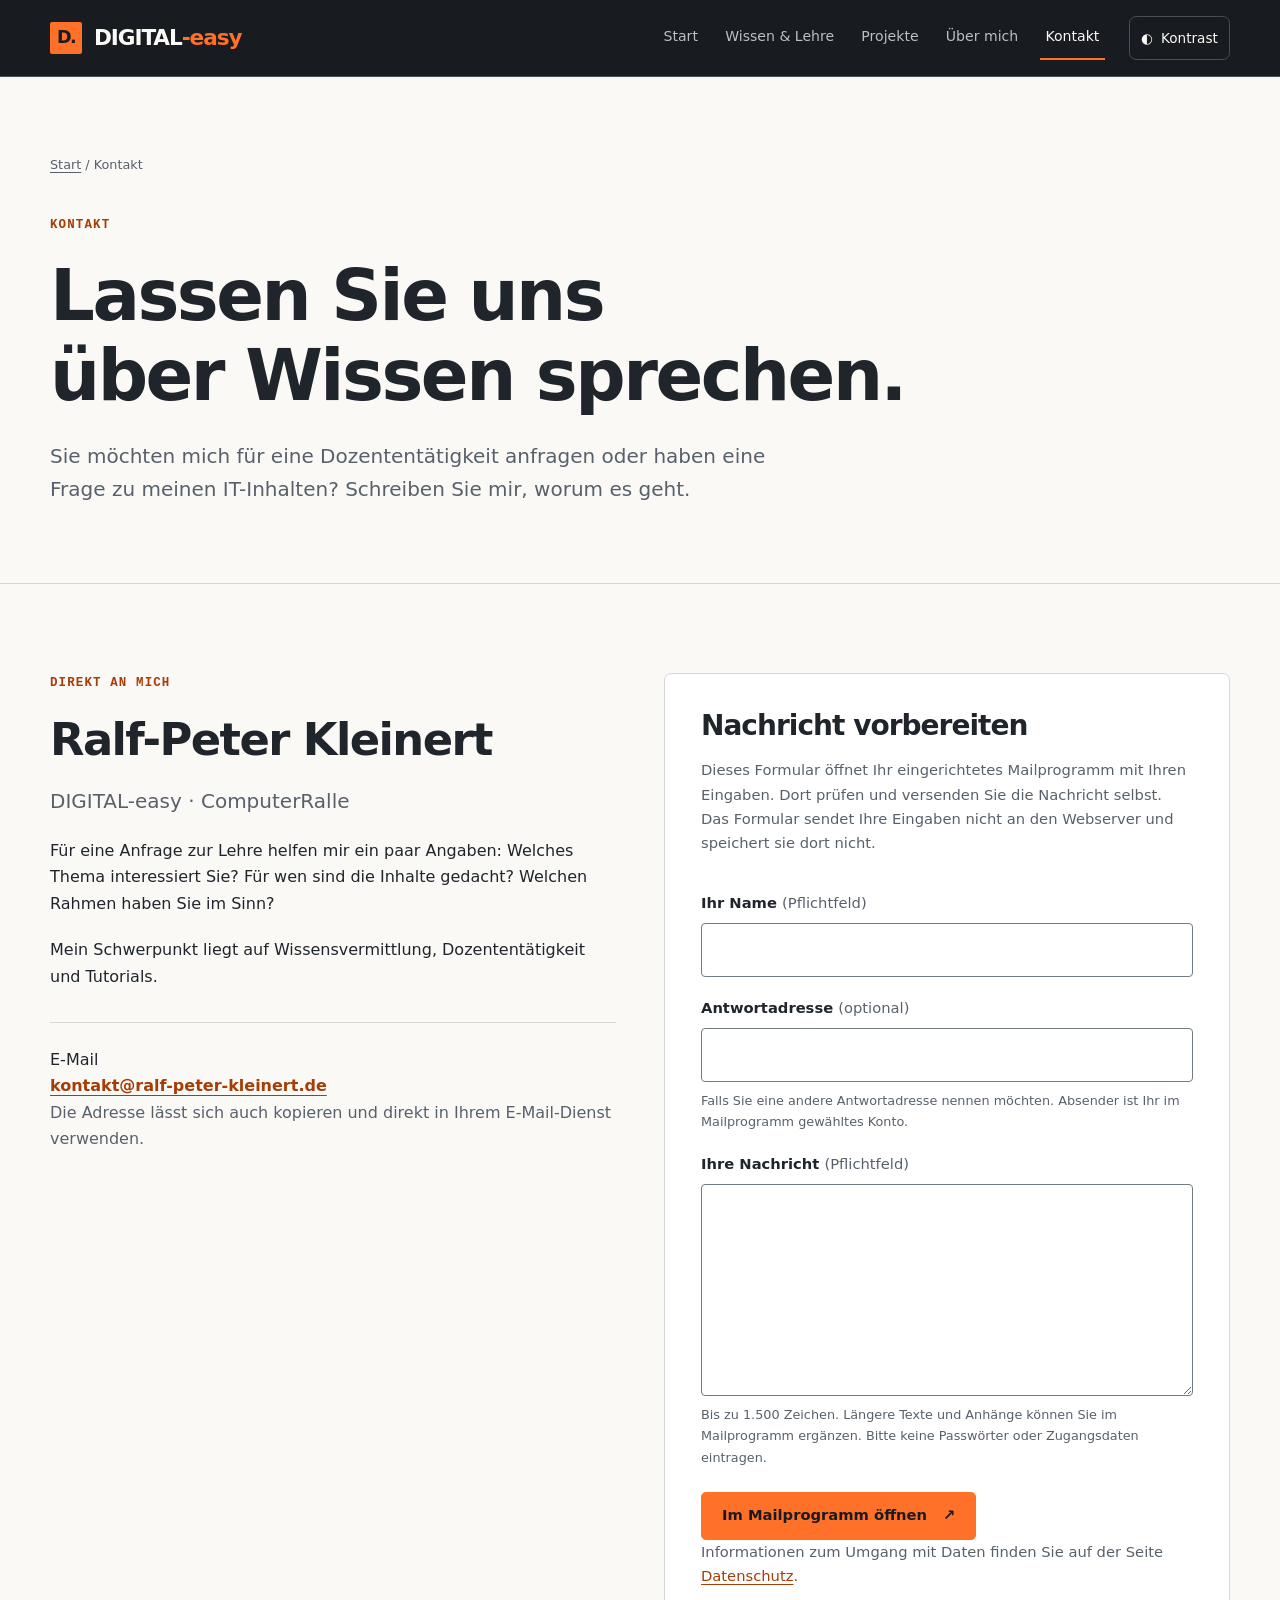
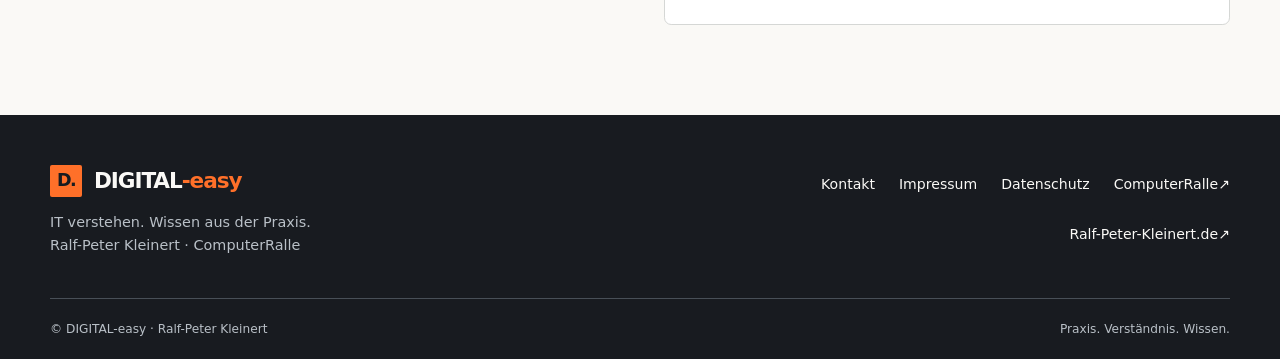
==== kontakt.html @ 2f123104 "first upload" ====
<!doctype html>
<html lang="de">
<head>
  <meta charset="utf-8">
  
  <meta name="viewport" content="width=device-width, initial-scale=1">
  <title>Kontakt für Lehre und IT-Wissen · DIGITAL-easy</title>
  <meta name="description" content="Kontakt zu Ralf-Peter Kleinert, ComputerRalle: Anfragen zu Dozententätigkeit, IT-Wissensvermittlung und Tutorials per E-Mail.">
  <meta name="robots" content="index, follow">
  <meta name="referrer" content="no-referrer">
  <meta name="theme-color" content="#181b20">
  <link rel="canonical" href="https://digital-easy.de/kontakt.html">
  <link rel="icon" href="assets/img/favicon.svg" type="image/svg+xml">
  <link rel="stylesheet" href="assets/css/style.css">
  <script src="assets/js/main.js" defer></script>
  <meta property="og:locale" content="de_DE">
  <meta property="og:type" content="website">
  <meta property="og:site_name" content="DIGITAL-easy">
  <meta property="og:title" content="Kontakt für Lehre und IT-Wissen · DIGITAL-easy">
  <meta property="og:description" content="Kontakt zu Ralf-Peter Kleinert, ComputerRalle: Anfragen zu Dozententätigkeit, IT-Wissensvermittlung und Tutorials per E-Mail.">
  <meta property="og:url" content="https://digital-easy.de/kontakt.html">
  <meta property="og:image" content="https://digital-easy.de/assets/img/social-preview.png">
  <meta property="og:image:width" content="1200">
  <meta property="og:image:height" content="630">
  <meta property="og:image:alt" content="DIGITAL-easy. IT verstehen. Wissen aus der Praxis. Ralf-Peter Kleinert, ComputerRalle.">
  <meta name="twitter:card" content="summary_large_image">
  <script type="application/ld+json">{"@context":"https://schema.org","@graph":[{"@type":"Person","@id":"https://digital-easy.de/#ralf-peter-kleinert","name":"Ralf-Peter Kleinert","alternateName":"ComputerRalle","url":"https://ralf-peter-kleinert.de/","sameAs":["https://computerralle.de/","https://www.youtube.com/@ComputerRalle"],"brand":{"@id":"https://digital-easy.de/#marke"}},{"@type":"Brand","@id":"https://digital-easy.de/#marke","name":"DIGITAL-easy","url":"https://digital-easy.de/"},{"@type":"WebSite","@id":"https://digital-easy.de/#website","url":"https://digital-easy.de/","name":"DIGITAL-easy","inLanguage":"de-DE","publisher":{"@id":"https://digital-easy.de/#ralf-peter-kleinert"},"about":{"@id":"https://digital-easy.de/#marke"}},{"@type":"WebPage","@id":"https://digital-easy.de/kontakt.html#webpage","url":"https://digital-easy.de/kontakt.html","name":"Kontakt für Lehre und IT-Wissen · DIGITAL-easy","description":"Kontakt zu Ralf-Peter Kleinert, ComputerRalle: Anfragen zu Dozententätigkeit, IT-Wissensvermittlung und Tutorials per E-Mail.","inLanguage":"de-DE","isPartOf":{"@id":"https://digital-easy.de/#website"},"about":[{"@id":"https://digital-easy.de/#ralf-peter-kleinert"},{"@id":"https://digital-easy.de/#marke"}]}]}</script>
</head>
<body>
<a class="skip-link" href="#inhalt">Zum Inhalt</a>
<header class="site-header"><div class="container header-inner">
  <a class="brand" href="./" aria-label="DIGITAL-easy – Startseite"><span class="brand-mark" aria-hidden="true">D.</span><span class="brand-word">DIGITAL<span>-easy</span></span></a>
  <div class="header-actions">
    <button class="contrast-toggle" type="button" aria-pressed="false" aria-label="Hohen Kontrast einschalten" hidden><span aria-hidden="true">◐</span><span class="contrast-label">Kontrast</span></button>
    <button class="menu-toggle" type="button" aria-expanded="false" aria-controls="main-navigation" aria-label="Menü öffnen" hidden><span class="menu-lines" aria-hidden="true"></span> Menü</button>
  </div>
  <nav class="main-nav" id="main-navigation" aria-label="Hauptnavigation"><a href="./">Start</a><a href="leistungen.html">Wissen &amp; Lehre</a><a href="projekte.html">Projekte</a><a href="ueber-mich.html">Über mich</a><a href="kontakt.html" aria-current="page" class="nav-contact">Kontakt</a></nav>
</div></header>
<main id="inhalt" tabindex="-1">
<section class="page-hero"><div class="container"><p class="breadcrumb"><a href="./">Start</a> / Kontakt</p>
<p class="eyebrow">Kontakt</p><h1>Lassen Sie uns<br>über Wissen sprechen.</h1><p class="lead">Sie möchten mich für eine Dozententätigkeit anfragen oder haben eine Frage zu meinen IT-Inhalten? Schreiben Sie mir, worum es geht.</p></div></section>
<section class="section"><div class="container two-column"><div class="stack"><p class="eyebrow">Direkt an mich</p><h2>Ralf-Peter Kleinert</h2><p class="lead">DIGITAL-easy · ComputerRalle</p><p>Für eine Anfrage zur Lehre helfen mir ein paar Angaben: Welches Thema interessiert Sie? Für wen sind die Inhalte gedacht? Welchen Rahmen haben Sie im Sinn?</p><p>Mein Schwerpunkt liegt auf Wissensvermittlung, Dozententätigkeit und Tutorials.</p><div class="contact-details"><p>E-Mail</p><a href="mailto:kontakt@ralf-peter-kleinert.de?subject=Kontaktformular%20digital-easy.de">kontakt@ralf-peter-kleinert.de</a><p class="muted">Die Adresse lässt sich auch kopieren und direkt in Ihrem E-Mail-Dienst verwenden.</p></div></div>
<section class="contact-panel" aria-labelledby="form-title"><h2 id="form-title">Nachricht vorbereiten</h2><p id="contact-help">Dieses Formular öffnet Ihr eingerichtetes Mailprogramm mit Ihren Eingaben. Dort prüfen und versenden Sie die Nachricht selbst. Das Formular sendet Ihre Eingaben nicht an den Webserver und speichert sie dort nicht.</p>
<form id="contact-form" aria-describedby="contact-help" hidden>
<label for="contact-name">Ihr Name <span>(Pflichtfeld)</span></label><input id="contact-name" name="name" autocomplete="name" maxlength="100" required>
<label for="contact-email">Antwortadresse <span>(optional)</span></label><input id="contact-email" name="email" type="email" autocomplete="email" maxlength="254" aria-describedby="email-help"><p class="field-help" id="email-help">Falls Sie eine andere Antwortadresse nennen möchten. Absender ist Ihr im Mailprogramm gewähltes Konto.</p>
<label for="contact-message">Ihre Nachricht <span>(Pflichtfeld)</span></label><textarea id="contact-message" name="message" rows="7" maxlength="1500" required aria-describedby="message-help"></textarea><p class="field-help" id="message-help">Bis zu 1.500 Zeichen. Längere Texte und Anhänge können Sie im Mailprogramm ergänzen. Bitte keine Passwörter oder Zugangsdaten eintragen.</p>
<button class="button" type="submit">Im Mailprogramm öffnen <span aria-hidden="true">↗</span></button><p id="contact-status" role="status" aria-live="polite"></p>
</form><noscript><p>Für die Übernahme der Formularfelder ist JavaScript erforderlich. Bitte verwenden Sie die oben angegebene E-Mail-Adresse.</p></noscript><p class="field-help">Informationen zum Umgang mit Daten finden Sie auf der Seite <a href="datenschutz.html">Datenschutz</a>.</p>
</section></div></section>
</main>
<footer class="site-footer"><div class="container">
  <div class="footer-top"><div><a class="brand" href="./" aria-label="DIGITAL-easy – Startseite"><span class="brand-mark" aria-hidden="true">D.</span><span class="brand-word">DIGITAL<span>-easy</span></span></a><p>IT verstehen. Wissen aus der Praxis.<br>Ralf-Peter Kleinert · ComputerRalle</p></div>
    <nav class="footer-nav" aria-label="Weitere Seiten und rechtliche Informationen">
      <a href="kontakt.html">Kontakt</a><a href="impressum.html">Impressum</a><a href="datenschutz.html">Datenschutz</a>
      <a href="https://computerralle.de/">ComputerRalle <span aria-hidden="true">↗</span></a><a href="https://ralf-peter-kleinert.de/">Ralf-Peter-Kleinert.de <span aria-hidden="true">↗</span></a>
    </nav>
  </div>
  <div class="footer-bottom"><span>© DIGITAL-easy · Ralf-Peter Kleinert</span><span>Praxis. Verständnis. Wissen.</span></div>
</div></footer>
</body>
</html>
---- assets/css/style.css ----
/* DIGITAL-easy · ohne Frameworks oder externe Ressourcen */
/* 1. Custom Properties */
:root {
  color-scheme: light;
  --color-primary: #ff7029;
  --color-primary-hover: #ff944f;
  --color-dark: #181b20;
  --color-dark-surface: #22262c;
  --color-text: #20252c;
  --color-muted: #58616b;
  --color-background: #faf9f6;
  --color-surface: #ffffff;
  --color-soft: #f0efeb;
  --color-border: #d5d7d5;
  --color-control-border: #737c85;
  --color-link: #a63c06;
  --color-on-primary: #181b20;
  --color-on-dark: #faf9f6;
  --color-muted-on-dark: #b9c0c7;
  --color-border-on-dark: #484f57;
  --color-focus: #a63c06;
  --color-selection: #ffd3bb;
  --color-note-bg: #fff1db;
  --color-note-text: #613409;
  --space-1: .5rem;
  --space-2: 1rem;
  --space-3: 1.5rem;
  --space-4: 2rem;
  --space-5: 3rem;
  --space-6: 4rem;
  --space-section: clamp(3.5rem, 7vw, 6.5rem);
  --radius: .45rem;
  --max-width: 1180px;
}
/* 2. Reset / Normalize */
*, *::before, *::after { box-sizing: border-box; }
body, h1, h2, h3, h4, p, figure { margin: 0; }
button, input, textarea { font: inherit; }
img, svg { display: block; max-width: 100%; }
img { height: auto; }
[hidden] { display: none !important; }
/* 3. Base */
html { scroll-padding-top: 6rem; }
body { background: var(--color-background); color: var(--color-text); font-family: system-ui, -apple-system, BlinkMacSystemFont, "Segoe UI", sans-serif; line-height: 1.65; }
::selection { background: var(--color-selection); color: var(--color-text); }
a { color: var(--color-link); text-underline-offset: .22em; text-decoration-thickness: 1px; overflow-wrap: anywhere; }
a:hover { text-decoration-thickness: 2px; }
button { cursor: pointer; }
/* 4. Typography */
h1, h2, h3, h4 { font-weight: 650; line-height: 1.14; letter-spacing: -.035em; text-wrap: balance; overflow-wrap: break-word; }
h1 { font-size: clamp(2.45rem, 5.5vw, 4.6rem); }
h2 { font-size: clamp(1.9rem, 3.5vw, 2.8rem); }
h3 { font-size: 1.35rem; line-height: 1.3; letter-spacing: -.02em; }
h4 { font-size: 1.1rem; line-height: 1.4; }
p + p { margin-top: 1rem; }
.eyebrow, .number, .caption, .tag { font-family: ui-monospace, "Cascadia Code", "Segoe UI Mono", monospace; }
.eyebrow { color: var(--color-link); font-size: .78rem; font-weight: 600; letter-spacing: .09em; text-transform: uppercase; margin-bottom: 1.25rem; }
.lead { font-size: clamp(1.08rem, 1.6vw, 1.25rem); color: var(--color-muted); max-width: 61ch; }
.caption { font-size: .75rem; letter-spacing: .04em; }
.muted { color: var(--color-muted); }
/* 5. Layout */
.container { width: min(var(--max-width), calc(100% - 2.5rem)); margin-inline: auto; }
.section { padding-block: var(--space-section); }
.section-soft { background: var(--color-soft); }
.section-heading { display: flex; flex-direction: column; gap: 1.5rem; margin-bottom: 2.75rem; }
.section-heading h2 { max-width: 23ch; }
.section-heading > p { max-width: 48ch; color: var(--color-muted); }
.two-column, .three-column { display: grid; gap: 1.5rem; }
.two-column > *, .three-column > * { min-width: 0; }
.measure { max-width: 72ch; }
.stack > * + * { margin-top: 1.25rem; }
/* 6. Header */
.site-header { position: sticky; top: 0; z-index: 20; background: var(--color-dark); color: var(--color-on-dark); border-bottom: 1px solid var(--color-border-on-dark); }
.header-inner { display: flex; align-items: center; flex-wrap: wrap; justify-content: space-between; gap: .6rem 1rem; padding-block: 1rem; }
.brand { color: var(--color-on-dark); display: inline-flex; align-items: center; gap: .75rem; font-size: 1.35rem; font-weight: 750; letter-spacing: -.05em; text-decoration: none; white-space: nowrap; }
.brand-mark { display: grid; place-items: center; width: 2rem; height: 2rem; background: var(--color-primary); color: var(--color-on-primary); font-size: 1.1rem; letter-spacing: -.1em; border-radius: 2px; }
.brand-word span { color: var(--color-primary); }
.header-actions { display: flex; align-items: center; gap: .5rem; }
/* 7. Navigation */
.main-nav { width: 100%; display: flex; flex-wrap: wrap; gap: .15rem .65rem; padding-top: .5rem; }
.main-nav a { color: var(--color-muted-on-dark); display: flex; align-items: center; min-height: 44px; padding: .55rem .35rem; font-size: .88rem; text-decoration: none; border-bottom: 2px solid transparent; }
.main-nav a:hover, .main-nav a[aria-current="page"] { color: var(--color-on-dark); border-bottom-color: var(--color-primary); }
.main-nav .nav-contact { color: var(--color-on-dark); }
.menu-toggle, .contrast-toggle { display: inline-flex; align-items: center; justify-content: center; gap: .5rem; min-width: 44px; min-height: 44px; padding: .45rem .7rem; color: var(--color-on-dark); background: var(--color-dark); border: 1px solid var(--color-border-on-dark); border-radius: var(--radius); font-size: .85rem; }
.contrast-toggle[aria-pressed="true"] { border-color: var(--color-primary); }
.menu-lines { width: 16px; display: grid; gap: 4px; }
.menu-lines::before, .menu-lines::after { content: ""; height: 2px; background: currentColor; }
.nav-enhanced .main-nav { display: none; padding: .75rem 0 .25rem; flex-direction: column; }
.nav-enhanced.nav-open .main-nav { display: flex; }
/* 8. Hero */
.hero { background: var(--color-dark); color: var(--color-on-dark); padding: clamp(3rem, 7vw, 6rem) 0 0; }
.hero-grid { display: grid; gap: 3rem; padding-bottom: 3.75rem; }
.hero h1 { font-size: clamp(3rem, 6.4vw, 5.75rem); max-width: 12ch; line-height: 1.04; letter-spacing: -.055em; }
.hero h1 span { color: var(--color-primary); }
.hero .eyebrow { color: var(--color-primary); }
.hero .lead { color: var(--color-muted-on-dark); max-width: 49ch; margin-top: 1.75rem; }
.hero-aside { align-self: center; border-top: 2px solid var(--color-primary); padding-top: 1.5rem; }
.hero-aside > .caption { color: var(--color-muted-on-dark); }
.hero-topic { display: grid; grid-template-columns: 2rem 1fr; gap: 1rem; padding-block: 1.5rem; border-bottom: 1px solid var(--color-border-on-dark); }
.hero-topic .number { color: var(--color-primary); font-size: .8rem; padding-top: .2rem; }
.hero-topic h2 { font-size: 1.3rem; letter-spacing: -.025em; }
.hero-topic p { font-size: .88rem; color: var(--color-muted-on-dark); margin-top: .35rem; }
.hero-byline { display: flex; flex-wrap: wrap; gap: .6rem 2rem; align-items: center; border-top: 1px solid var(--color-border-on-dark); padding-block: 1.25rem; font-size: .85rem; color: var(--color-muted-on-dark); }
.hero-byline strong { color: var(--color-on-dark); font-weight: 550; }
.hero-byline a { color: var(--color-on-dark); }
.page-hero { padding-block: clamp(3rem, 6vw, 5rem); border-bottom: 1px solid var(--color-border); }
.page-hero h1 { max-width: 20ch; margin-bottom: 1.5rem; }
.breadcrumb { font-size: .8rem; margin-bottom: 2.5rem; color: var(--color-muted); }
.breadcrumb a { color: inherit; }
/* 9. Sections */
.topic-list { border-top: 1px solid var(--color-border); }
.topic-row { display: grid; grid-template-columns: 2rem 1fr; gap: .75rem 1rem; padding: 1.65rem 0; border-bottom: 1px solid var(--color-border); }
.topic-row .number { color: var(--color-link); font-size: .8rem; padding-top: .3rem; }
.topic-row p { grid-column: 2; color: var(--color-muted); max-width: 59ch; }
.steps { counter-reset: steps; list-style: none; padding: 0; margin: 0; }
.steps li { counter-increment: steps; position: relative; border-top: 1px solid var(--color-border); padding: 1.5rem 0 1.5rem 3rem; }
.steps li::before { content: "0" counter(steps); position: absolute; left: 0; top: 1.6rem; font: .8rem ui-monospace, monospace; color: var(--color-link); }
.steps p { color: var(--color-muted); margin-top: .5rem; }
.profile-block { display: grid; gap: 2.5rem; }
.profile-statement { background: var(--color-dark); color: var(--color-on-dark); padding: clamp(1.5rem, 3vw, 3rem); border-radius: var(--radius); display: flex; flex-direction: column; justify-content: space-between; gap: 3rem; }
.profile-statement .eyebrow { color: var(--color-primary); }
.profile-statement .statement { font-size: clamp(1.8rem, 3vw, 2.5rem); line-height: 1.2; letter-spacing: -.04em; }
.profile-statement .caption { color: var(--color-muted-on-dark); }
.profile-copy h2 { margin-bottom: 1.5rem; }
.profile-copy p { color: var(--color-muted); }
.cta-band { border-top: 1px solid var(--color-border); padding-block: 3rem; display: flex; flex-wrap: wrap; gap: 2rem; justify-content: space-between; align-items: center; }
.cta-band h2 { font-size: clamp(1.6rem, 3vw, 2.25rem); }
.cta-band p { color: var(--color-muted); margin-top: .5rem; }
.resource-list { list-style: none; padding: 0; margin: 2rem 0 0; border-top: 1px solid var(--color-border); }
.resource-list li { border-bottom: 1px solid var(--color-border); }
.resource-list a { display: flex; justify-content: space-between; align-items: center; gap: 1rem; padding: 1.1rem .25rem; text-decoration: none; font-weight: 600; }
.resource-list a:hover { text-decoration: underline; }
.resource-list small { display: block; font-size: .82rem; color: var(--color-muted); font-weight: 400; margin-top: .25rem; }
.legal-content { max-width: 82ch; overflow-wrap: anywhere; }
.legal-content h2 { font-size: 1.65rem; margin: 2.75rem 0 1rem; }
.legal-content h3 { margin: 2rem 0 1rem; }
.legal-content h4 { margin: 1.5rem 0 .75rem; }
.legal-content p { margin-bottom: 1rem; }
.review-note { padding: 1.25rem 1.5rem; border-left: 4px solid var(--color-link); background: var(--color-note-bg); color: var(--color-note-text); margin-bottom: 2rem; }
.review-note strong { display: block; margin-bottom: .4rem; }
.source-archive { margin-top: 2rem; border: 1px solid var(--color-border); padding: 1rem 1.25rem; border-radius: var(--radius); }
summary { cursor: pointer; padding-block: .4rem; font-weight: 650; }
.source-language { display: block; margin-top: 2rem; }
/* 10. Cards */
.format-card { border: 1px solid var(--color-border); border-radius: var(--radius); padding: 1.75rem; background: var(--color-surface); display: flex; flex-direction: column; align-items: flex-start; }
.format-card .number { color: var(--color-link); margin-bottom: 2.5rem; font-size: .8rem; }
.format-card h3 { margin-bottom: .8rem; }
.format-card p { color: var(--color-muted); margin-bottom: 1.5rem; }
.format-card a { margin-top: auto; font-weight: 650; min-height: 44px; display: inline-flex; align-items: center; }
.project-card { display: flex; flex-direction: column; padding: 1.75rem; border: 1px solid var(--color-border); border-radius: var(--radius); background: var(--color-surface); }
.project-card .tag { font-size: .72rem; color: var(--color-link); margin-bottom: 1.2rem; }
.project-card h3 { margin-bottom: .8rem; }
.project-card p { color: var(--color-muted); }
.project-card .text-link { margin-top: auto; padding-top: 1.5rem; }
.project-card .learning { border-top: 1px solid var(--color-border); padding-top: 1rem; margin-top: 1.25rem; font-size: .9rem; }
.learning strong { color: var(--color-text); }
.project-feature { padding: clamp(1.5rem, 3vw, 3rem); background: var(--color-dark); color: var(--color-on-dark); border-radius: var(--radius); }
.project-feature .eyebrow, .project-feature a { color: var(--color-primary); }
.project-feature h2 { margin-bottom: 1.25rem; }
.project-feature p { color: var(--color-muted-on-dark); }
.project-feature .button { color: var(--color-on-primary); margin-top: 1.5rem; }
/* 11. Buttons */
.actions { display: flex; flex-wrap: wrap; gap: .75rem; margin-top: 2rem; }
.button { display: inline-flex; align-items: center; justify-content: center; gap: 1rem; min-height: 48px; padding: .8rem 1.25rem; border: 1px solid var(--color-primary); border-radius: .3rem; color: var(--color-on-primary); background: var(--color-primary); font: inherit; font-weight: 650; font-size: .92rem; line-height: 1.4; text-decoration: none; text-align: center; transition: background-color 140ms ease, border-color 140ms ease; }
.button:hover { background: var(--color-primary-hover); border-color: var(--color-primary-hover); }
.button-secondary { color: var(--color-text); background: transparent; border-color: var(--color-control-border); }
.button-secondary:hover { background: var(--color-soft); border-color: var(--color-text); }
.hero .button-secondary { color: var(--color-on-dark); border-color: var(--color-border-on-dark); }
.hero .button-secondary:hover { background: var(--color-dark-surface); border-color: var(--color-muted-on-dark); }
.text-link { display: inline-flex; align-items: center; gap: .75rem; min-height: 44px; font-size: .92rem; font-weight: 650; }
/* 12. Forms */
.contact-panel { border: 1px solid var(--color-border); border-radius: var(--radius); padding: clamp(1.25rem, 3vw, 2.25rem); background: var(--color-surface); }
.contact-panel h2 { font-size: 1.75rem; margin-bottom: 1rem; }
.contact-panel > p { color: var(--color-muted); font-size: .92rem; }
form { display: grid; gap: .5rem; margin-top: 1.5rem; }
label { font-weight: 650; margin-top: .7rem; font-size: .92rem; }
label span { color: var(--color-muted); font-weight: 400; }
input, textarea { width: 100%; min-width: 0; min-height: 48px; padding: .8rem; border: 1px solid var(--color-control-border); border-radius: .25rem; color: var(--color-text); background: var(--color-surface); }
textarea { resize: vertical; }
.field-help { font-size: .8rem; color: var(--color-muted); }
form .button { margin-top: 1rem; justify-self: start; }
#contact-status { color: var(--color-text); font-size: .9rem; margin-top: .75rem; overflow-wrap: anywhere; }
#contact-status:empty { display: none; }
.contact-details { margin-top: 2rem; padding-top: 1.5rem; border-top: 1px solid var(--color-border); }
.contact-details a { font-weight: 650; }
/* 13. Footer */
.site-footer { background: var(--color-dark); color: var(--color-muted-on-dark); padding-block: 3rem 1.25rem; --color-focus: var(--color-primary); }
.footer-top { display: grid; gap: 2rem; padding-bottom: 2.5rem; }
.footer-top p { font-size: .9rem; margin-top: .75rem; max-width: 35ch; }
.footer-nav { display: flex; flex-wrap: wrap; align-items: start; gap: .25rem 1.5rem; }
.footer-nav a { color: var(--color-on-dark); display: inline-flex; min-height: 44px; align-items: center; font-size: .88rem; text-decoration: none; }
.footer-nav a:hover { text-decoration: underline; }
.footer-bottom { display: flex; flex-wrap: wrap; justify-content: space-between; gap: .5rem 1rem; border-top: 1px solid var(--color-border-on-dark); padding-top: 1.25rem; font-size: .76rem; }
.footer-bottom a { color: var(--color-muted-on-dark); }
/* 14. Utilities */
.skip-link { position: fixed; left: 1rem; top: 1rem; z-index: 50; padding: .75rem 1rem; background: var(--color-surface); color: var(--color-text); transform: translateY(-200%); }
.skip-link:focus { transform: translateY(0); }
.sr-only { position: absolute; width: 1px; height: 1px; padding: 0; margin: -1px; overflow: hidden; clip-path: inset(50%); white-space: nowrap; border: 0; }
.anchor { scroll-margin-top: 6rem; }
/* 15. Accessibility */
:focus-visible { outline: 3px solid var(--color-focus); outline-offset: 4px; }
.site-header, .hero, .profile-statement, .project-feature { --color-focus: var(--color-primary); }
html.high-contrast {
  --color-background: #fff; --color-surface: #fff; --color-soft: #fff;
  --color-text: #000; --color-muted: #000; --color-dark: #000; --color-dark-surface: #000;
  --color-border: #000; --color-control-border: #000;
  --color-on-dark: #fff; --color-muted-on-dark: #fff; --color-border-on-dark: #fff;
  --color-link: #803000; --color-focus: #803000;
  --color-note-bg: #fff; --color-note-text: #000;
}
@media (prefers-contrast: more) {
  :root { --color-muted: #252a30; --color-border: #737c85; --color-border-on-dark: #b9c0c7; --color-muted-on-dark: #fff; }
}
@media (prefers-reduced-motion: reduce) {
  *, *::before, *::after { transition: none !important; animation: none !important; scroll-behavior: auto !important; }
}
@media (forced-colors: active) {
  .button, .menu-toggle, .contrast-toggle, input, textarea { border: 2px solid ButtonText; }
  :focus-visible { outline-color: Highlight; }
  .brand-mark { border: 1px solid CanvasText; }
}
/* 16. Media Queries */
@media (min-width: 48rem) {
  .two-column, .profile-block { grid-template-columns: repeat(2, minmax(0, 1fr)); gap: 3rem; }
  .three-column { grid-template-columns: repeat(3, minmax(0, 1fr)); }
  .section-heading { flex-direction: row; justify-content: space-between; align-items: end; gap: 3rem; }
  .topic-row { grid-template-columns: 2rem 1fr 1.3fr; gap: 1.5rem; }
  .topic-row p { grid-column: auto; }
  .footer-top { grid-template-columns: 1fr 1fr; }
  .footer-nav { justify-content: flex-end; }
}
@media (min-width: 64rem) {
  .header-inner { flex-wrap: nowrap; gap: 1.5rem; }
  .main-nav, .nav-enhanced .main-nav { display: flex; width: auto; flex-direction: row; flex-wrap: nowrap; padding: 0; margin-left: auto; gap: 1rem; }
  .header-actions { order: 3; }
  .menu-toggle { display: none; }
  .hero-grid { grid-template-columns: 1.6fr 1fr; gap: 5rem; }
  .hero-aside { margin-top: 1rem; }
  .profile-block { gap: 5rem; }
}
@media (max-width: 47.99rem) {
  .site-header { position: relative; }
  .contrast-label { display: none; }
  .hero-byline { align-items: start; flex-direction: column; }
  .hero-grid { padding-bottom: 2.5rem; }
  .hero-aside { margin-top: .5rem; }
}
@media print {
  .site-header, .site-footer, .actions, .skip-link, form { display: none !important; }
  .hero, .profile-statement, .project-feature { background: var(--color-surface); color: var(--color-text); }
  .section, .page-hero { padding-block: 1.5rem; }
}
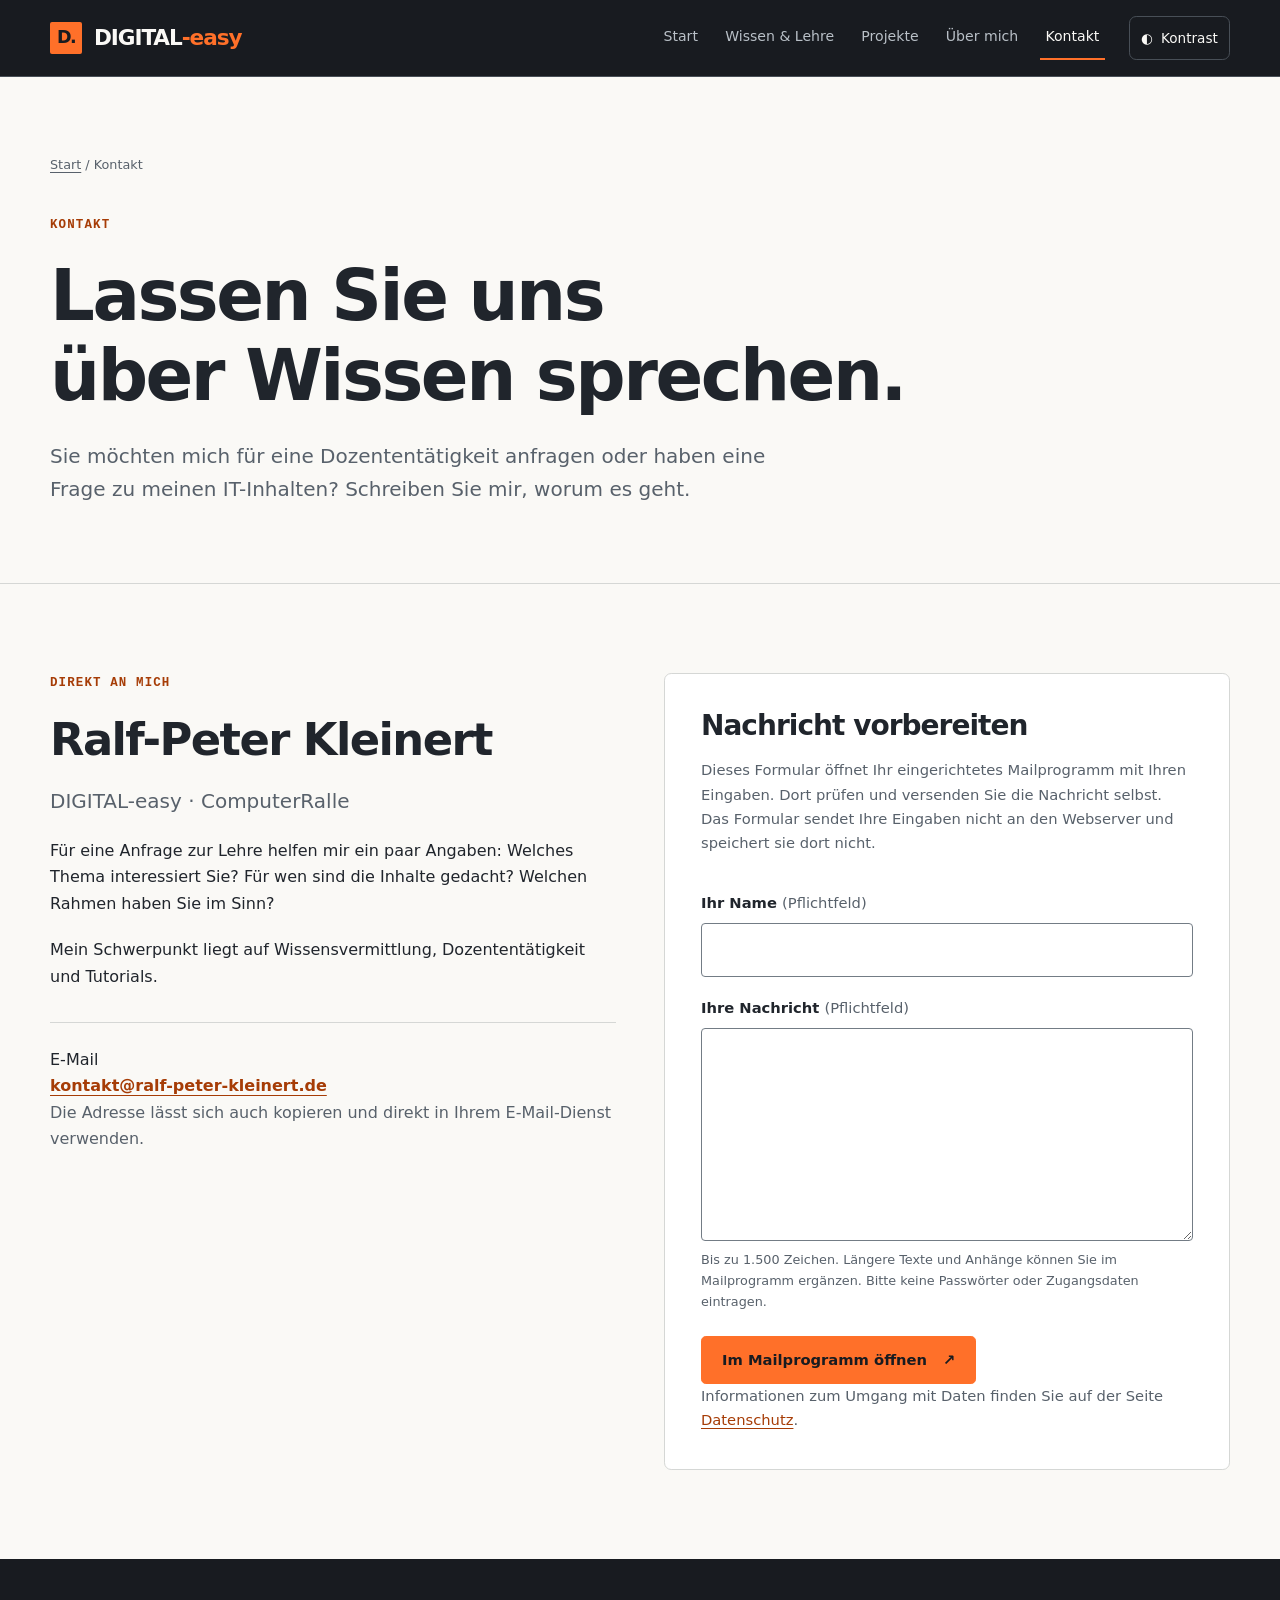
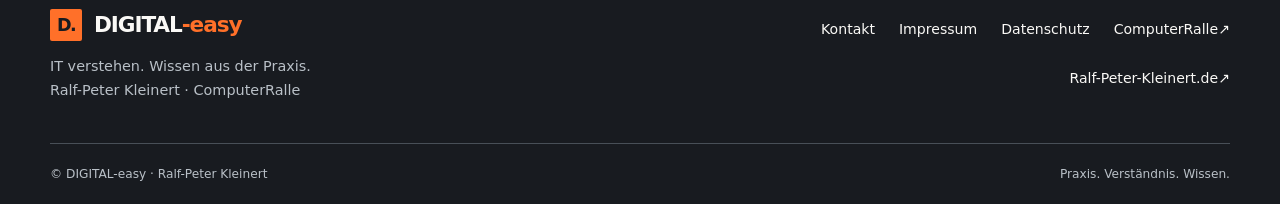
==== commit bd0e7893: "Mailform reduziert" ====
--- a/kontakt.html
+++ b/kontakt.html
@@ -43,7 +43,6 @@
 <section class="contact-panel" aria-labelledby="form-title"><h2 id="form-title">Nachricht vorbereiten</h2><p id="contact-help">Dieses Formular öffnet Ihr eingerichtetes Mailprogramm mit Ihren Eingaben. Dort prüfen und versenden Sie die Nachricht selbst. Das Formular sendet Ihre Eingaben nicht an den Webserver und speichert sie dort nicht.</p>
 <form id="contact-form" aria-describedby="contact-help" hidden>
 <label for="contact-name">Ihr Name <span>(Pflichtfeld)</span></label><input id="contact-name" name="name" autocomplete="name" maxlength="100" required>
-<label for="contact-email">Antwortadresse <span>(optional)</span></label><input id="contact-email" name="email" type="email" autocomplete="email" maxlength="254" aria-describedby="email-help"><p class="field-help" id="email-help">Falls Sie eine andere Antwortadresse nennen möchten. Absender ist Ihr im Mailprogramm gewähltes Konto.</p>
 <label for="contact-message">Ihre Nachricht <span>(Pflichtfeld)</span></label><textarea id="contact-message" name="message" rows="7" maxlength="1500" required aria-describedby="message-help"></textarea><p class="field-help" id="message-help">Bis zu 1.500 Zeichen. Längere Texte und Anhänge können Sie im Mailprogramm ergänzen. Bitte keine Passwörter oder Zugangsdaten eintragen.</p>
 <button class="button" type="submit">Im Mailprogramm öffnen <span aria-hidden="true">↗</span></button><p id="contact-status" role="status" aria-live="polite"></p>
 </form><noscript><p>Für die Übernahme der Formularfelder ist JavaScript erforderlich. Bitte verwenden Sie die oben angegebene E-Mail-Adresse.</p></noscript><p class="field-help">Informationen zum Umgang mit Daten finden Sie auf der Seite <a href="datenschutz.html">Datenschutz</a>.</p>
